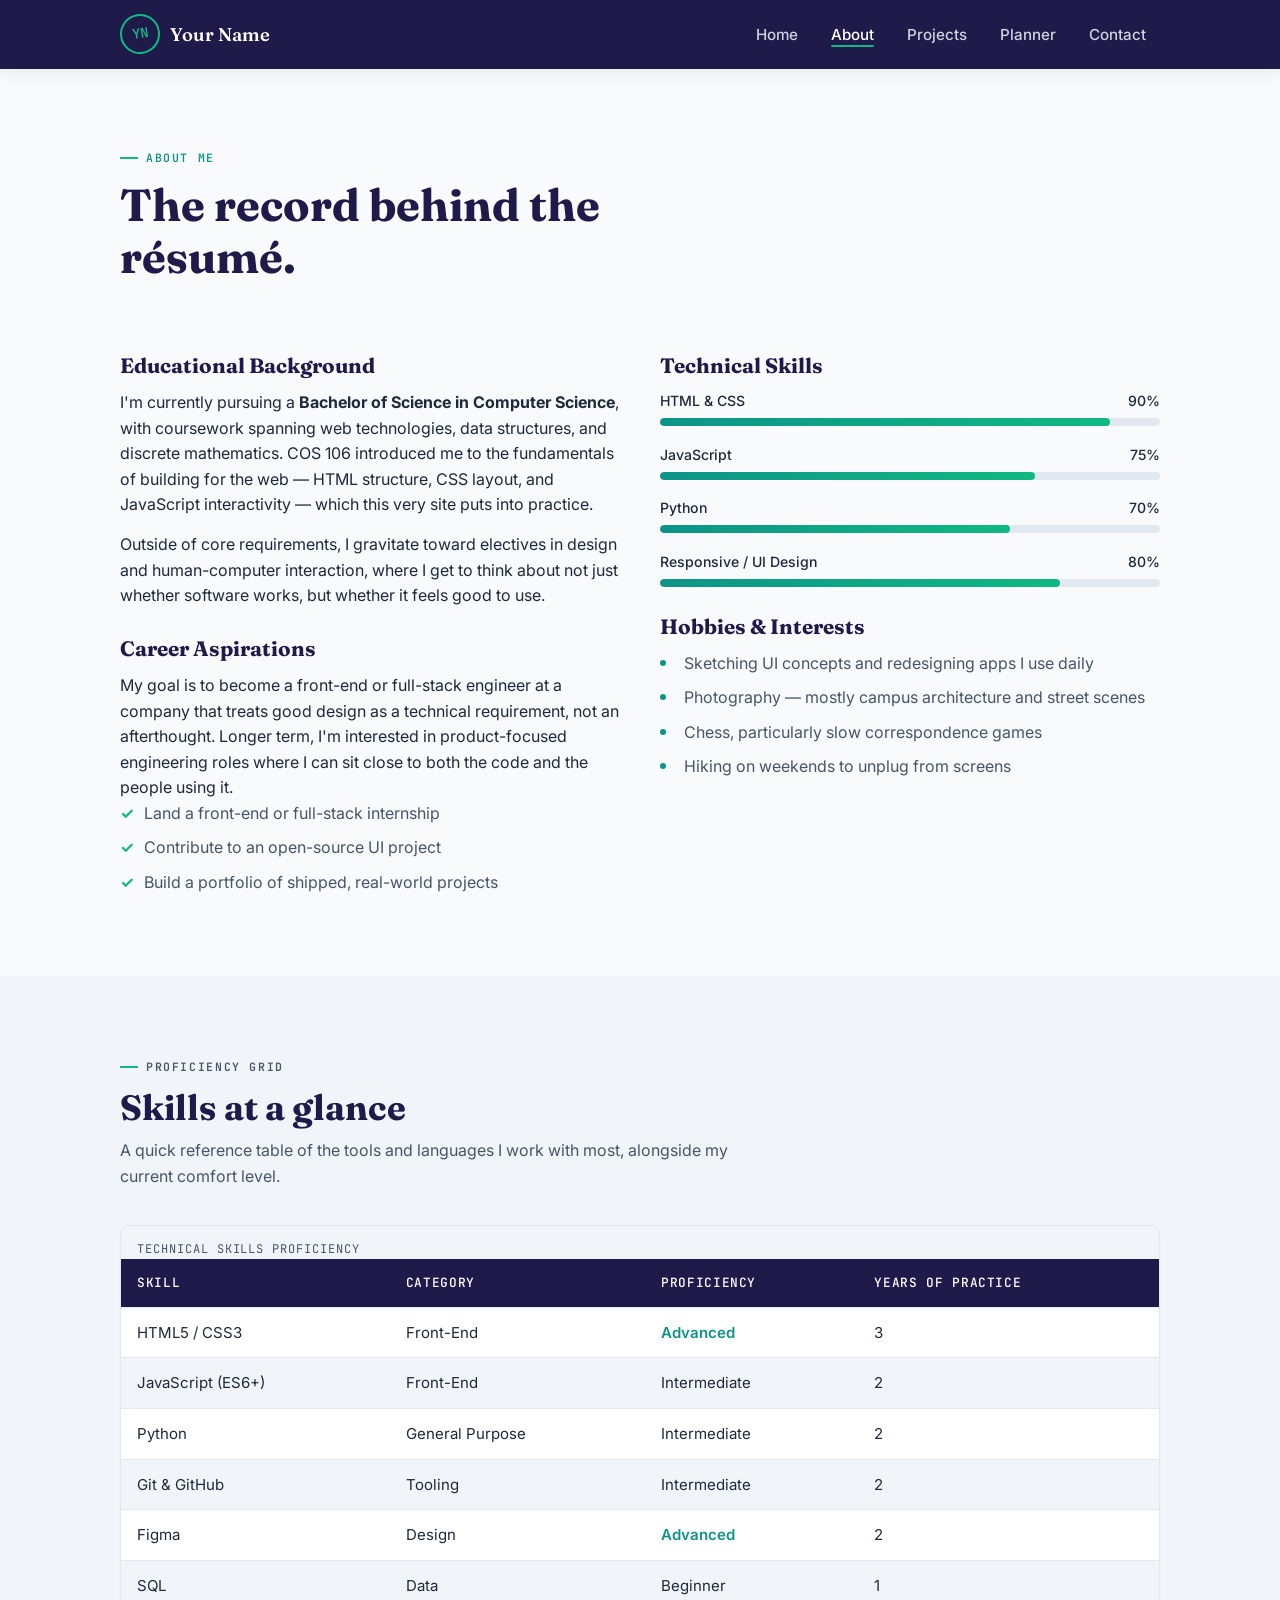
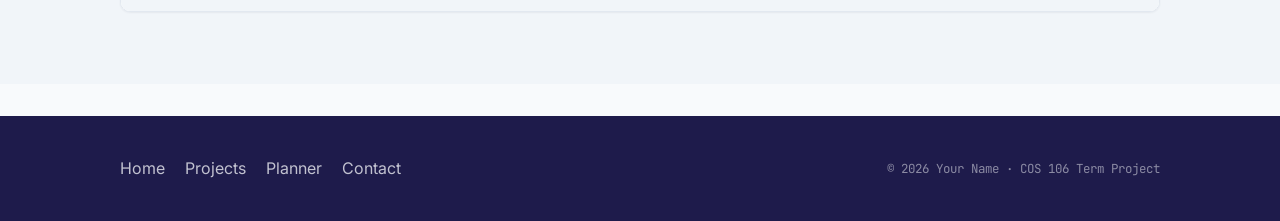
==== about.html @ 5befeaf7 "Create about.html" ====
<!DOCTYPE html>
<html lang="en">
<head>
<meta charset="UTF-8">
<meta name="viewport" content="width=device-width, initial-scale=1.0">
<title>About Me — Your Name</title>
<meta name="description" content="Educational background, career aspirations, technical skills, and hobbies.">
<link rel="stylesheet" href="style.css">
</head>
<body>
<a class="skip-link" href="#main">Skip to main content</a>

<header class="site-header">
  <nav class="nav container" aria-label="Primary">
    <a href="index.html" class="brand">
      <span class="brand-mark" aria-hidden="true">YN</span>
      Your Name
    </a>
    <button class="nav-toggle" aria-label="Toggle navigation menu" aria-expanded="false">☰</button>
    <ul class="nav-links">
      <li><a href="index.html">Home</a></li>
      <li><a href="about.html" class="active" aria-current="page">About</a></li>
      <li><a href="projects.html">Projects</a></li>
      <li><a href="planner.html">Planner</a></li>
      <li><a href="contact.html">Contact</a></li>
    </ul>
  </nav>
</header>

<main id="main">

  <section class="section" style="padding-bottom:0;">
    <div class="container">
      <p class="eyebrow">About Me</p>
      <h1 style="font-size:clamp(2rem,4vw,2.8rem);max-width:20ch;">The record behind the résumé.</h1>
    </div>
  </section>

  <section class="section">
    <div class="container">
      <div class="bio-block">

        <article>
          <h2 style="font-size:1.3rem;margin-bottom:0.75rem;">Educational Background</h2>
          <p>I'm currently pursuing a <strong>Bachelor of Science in Computer Science</strong>, with coursework spanning web technologies, data structures, and discrete mathematics. COS 106 introduced me to the fundamentals of building for the web — HTML structure, CSS layout, and JavaScript interactivity — which this very site puts into practice.</p>
          <p>Outside of core requirements, I gravitate toward electives in design and human-computer interaction, where I get to think about not just whether software works, but whether it feels good to use.</p>

          <h2 style="font-size:1.3rem;margin:1.75rem 0 0.75rem;">Career Aspirations</h2>
          <p>My goal is to become a front-end or full-stack engineer at a company that treats good design as a technical requirement, not an afterthought. Longer term, I'm interested in product-focused engineering roles where I can sit close to both the code and the people using it.</p>
          <ol class="check-list" aria-label="Career goals">
            <li>Land a front-end or full-stack internship</li>
            <li>Contribute to an open-source UI project</li>
            <li>Build a portfolio of shipped, real-world projects</li>
          </ol>
        </article>

        <article>
          <h2 style="font-size:1.3rem;margin-bottom:0.75rem;">Technical Skills</h2>
          <div class="skill-meter">
            <div class="meter-label"><span>HTML &amp; CSS</span><span>90%</span></div>
            <div class="meter-track"><div class="meter-fill" style="--pct:90%;"></div></div>
          </div>
          <div class="skill-meter">
            <div class="meter-label"><span>JavaScript</span><span>75%</span></div>
            <div class="meter-track"><div class="meter-fill" style="--pct:75%;"></div></div>
          </div>
          <div class="skill-meter">
            <div class="meter-label"><span>Python</span><span>70%</span></div>
            <div class="meter-track"><div class="meter-fill" style="--pct:70%;"></div></div>
          </div>
          <div class="skill-meter">
            <div class="meter-label"><span>Responsive / UI Design</span><span>80%</span></div>
            <div class="meter-track"><div class="meter-fill" style="--pct:80%;"></div></div>
          </div>

          <h2 style="font-size:1.3rem;margin:1.75rem 0 0.75rem;">Hobbies &amp; Interests</h2>
          <ul class="bullet-list">
            <li>Sketching UI concepts and redesigning apps I use daily</li>
            <li>Photography — mostly campus architecture and street scenes</li>
            <li>Chess, particularly slow correspondence games</li>
            <li>Hiking on weekends to unplug from screens</li>
          </ul>
        </article>

      </div>
    </div>
  </section>

  <section class="section section-alt">
    <div class="container">
      <div class="section-head">
        <p class="eyebrow">Proficiency Grid</p>
        <h2>Skills at a glance</h2>
        <p>A quick reference table of the tools and languages I work with most, alongside my current comfort level.</p>
      </div>
      <div class="table-wrap">
        <table>
          <caption>Technical skills proficiency</caption>
          <thead>
            <tr>
              <th scope="col">Skill</th>
              <th scope="col">Category</th>
              <th scope="col">Proficiency</th>
              <th scope="col">Years of Practice</th>
            </tr>
          </thead>
          <tbody>
            <tr><td>HTML5 / CSS3</td><td>Front-End</td><td class="grade-a">Advanced</td><td>3</td></tr>
            <tr><td>JavaScript (ES6+)</td><td>Front-End</td><td>Intermediate</td><td>2</td></tr>
            <tr><td>Python</td><td>General Purpose</td><td>Intermediate</td><td>2</td></tr>
            <tr><td>Git &amp; GitHub</td><td>Tooling</td><td>Intermediate</td><td>2</td></tr>
            <tr><td>Figma</td><td>Design</td><td class="grade-a">Advanced</td><td>2</td></tr>
            <tr><td>SQL</td><td>Data</td><td>Beginner</td><td>1</td></tr>
          </tbody>
        </table>
      </div>
    </div>
  </section>

</main>

<footer class="site-footer">
  <div class="container footer-inner">
    <nav class="footer-links" aria-label="Footer">
      <a href="index.html">Home</a>
      <a href="projects.html">Projects</a>
      <a href="planner.html">Planner</a>
      <a href="contact.html">Contact</a>
    </nav>
    <p class="footer-note">&copy; 2026 Your Name · COS 106 Term Project</p>
  </div>
</footer>

<script src="script.js"></script>
</body>
</html>
---- style.css ----
@import url('https://fonts.googleapis.com/css2?family=Fraunces:opsz,wght@9..144,400;9..144,500;9..144,600;9..144,700&family=Inter:wght@400;500;600;700&family=JetBrains+Mono:wght@400;500;600&display=swap');

:root {
  --indigo: #1E1B4B;
  --indigo-soft: #322c7a;
  --sage: #10B981;
  --teal: #0D9488;
  --paper: #F8FAFC;
  --panel: #F1F5F9;
  --ink: #1E293B;
  --ink-soft: #475569;
  --line: #E2E8F0;
  --white: #FFFFFF;

  --font-display: 'Fraunces', Georgia, serif;
  --font-body: 'Inter', -apple-system, BlinkMacSystemFont, 'Segoe UI', sans-serif;
  --font-mono: 'JetBrains Mono', 'Courier New', monospace;

  --radius: 10px;
  --radius-sm: 6px;
  --shadow-sm: 0 1px 2px rgba(30, 27, 75, 0.06);
  --shadow-md: 0 4px 16px rgba(30, 27, 75, 0.08);
  --shadow-lg: 0 12px 32px rgba(30, 27, 75, 0.14);
  --transition: 200ms cubic-bezier(0.4, 0, 0.2, 1);
  --max-width: 1120px;
}

/* ---------- Reset ---------- */
*, *::before, *::after { box-sizing: border-box; margin: 0; padding: 0; }
html { scroll-behavior: smooth; }
body {
  font-family: var(--font-body);
  color: var(--ink);
  background: var(--paper);
  line-height: 1.6;
  -webkit-font-smoothing: antialiased;
}
img { max-width: 100%; display: block; }
a { color: inherit; text-decoration: none; }
ul, ol { list-style: none; }
button, input, textarea, select { font: inherit; color: inherit; }
h1, h2, h3, h4 { font-family: var(--font-display); line-height: 1.15; color: var(--indigo); }

@media (prefers-reduced-motion: reduce) {
  *, *::before, *::after {
    animation-duration: 0.01ms !important;
    animation-iteration-count: 1 !important;
    transition-duration: 0.01ms !important;
    scroll-behavior: auto !important;
  }
}

:focus-visible {
  outline: 3px solid var(--sage);
  outline-offset: 2px;
  border-radius: 3px;
}

.container {
  max-width: var(--max-width);
  margin-inline: auto;
  padding-inline: clamp(1.25rem, 4vw, 2.5rem);
}

.visually-hidden {
  position: absolute; width: 1px; height: 1px; overflow: hidden;
  clip: rect(0,0,0,0); white-space: nowrap; border: 0; padding: 0; margin: -1px;
}

/* ---------- Eyebrow / course-code labels (signature motif) ----------
   Every section is tagged like a catalog entry, e.g. "BIO — 01",
   echoing a course-catalog / transcript aesthetic throughout the site. */
.eyebrow {
  display: inline-flex;
  align-items: center;
  gap: 0.5rem;
  font-family: var(--font-mono);
  font-size: 0.72rem;
  letter-spacing: 0.14em;
  text-transform: uppercase;
  color: var(--teal);
  font-weight: 600;
  margin-bottom: 0.75rem;
}
.eyebrow::before {
  content: "";
  width: 18px;
  height: 2px;
  background: var(--sage);
  display: inline-block;
}

/* ---------- Skip link ---------- */
.skip-link {
  position: absolute;
  left: -999px;
  top: 0;
  background: var(--sage);
  color: var(--white);
  padding: 0.75rem 1.25rem;
  z-index: 200;
  border-radius: 0 0 var(--radius-sm) 0;
}
.skip-link:focus { left: 0; }

/* ---------- Header / Nav ---------- */
.site-header {
  position: sticky;
  top: 0;
  z-index: 100;
  background: var(--indigo);
  box-shadow: var(--shadow-md);
}
.nav {
  display: flex;
  align-items: center;
  justify-content: space-between;
  padding-block: 0.9rem;
}
.brand {
  display: flex;
  align-items: center;
  gap: 0.65rem;
  font-family: var(--font-display);
  color: var(--white);
  font-size: 1.15rem;
  font-weight: 600;
}
.brand-mark {
  width: 40px;
  height: 40px;
  border-radius: 50%;
  border: 2px solid var(--sage);
  display: grid;
  place-items: center;
  font-family: var(--font-mono);
  font-size: 0.85rem;
  color: var(--sage);
  transform: rotate(-8deg);
  flex-shrink: 0;
}
.nav-toggle {
  display: none;
  background: none;
  border: 1px solid rgba(248,250,252,0.35);
  border-radius: var(--radius-sm);
  color: var(--white);
  width: 42px;
  height: 38px;
  cursor: pointer;
  font-size: 1.1rem;
}
.nav-links {
  display: flex;
  gap: 0.25rem;
  align-items: center;
}
.nav-links a {
  color: rgba(248,250,252,0.82);
  font-weight: 500;
  font-size: 0.95rem;
  padding: 0.5rem 0.9rem;
  border-radius: var(--radius-sm);
  position: relative;
  transition: color var(--transition), background var(--transition);
}
.nav-links a:hover,
.nav-links a:focus-visible {
  color: var(--white);
  background: rgba(16, 185, 129, 0.16);
}
.nav-links a.active {
  color: var(--white);
}
.nav-links a.active::after {
  content: "";
  position: absolute;
  left: 0.9rem;
  right: 0.9rem;
  bottom: 0.28rem;
  height: 2px;
  background: var(--sage);
  border-radius: 2px;
}

/* ---------- Buttons ---------- */
.btn {
  display: inline-flex;
  align-items: center;
  gap: 0.5rem;
  font-weight: 600;
  font-size: 0.95rem;
  padding: 0.75rem 1.5rem;
  border-radius: var(--radius-sm);
  border: 2px solid transparent;
  cursor: pointer;
  transition: transform var(--transition), box-shadow var(--transition), background var(--transition), color var(--transition);
}
.btn:hover { transform: translateY(-2px); }
.btn:active { transform: translateY(0); }
.btn-primary {
  background: var(--sage);
  color: var(--white);
  box-shadow: var(--shadow-sm);
}
.btn-primary:hover { background: var(--teal); box-shadow: var(--shadow-md); }
.btn-outline {
  background: transparent;
  border-color: rgba(248,250,252,0.55);
  color: var(--white);
}
.btn-outline:hover { border-color: var(--sage); color: var(--sage); }
.btn-ghost {
  background: var(--panel);
  color: var(--indigo);
  border-color: var(--line);
}
.btn-ghost:hover { border-color: var(--sage); color: var(--teal); }
.btn-danger {
  background: transparent;
  border-color: #FCA5A5;
  color: #B91C1C;
  padding: 0.45rem 0.85rem;
  font-size: 0.85rem;
}
.btn-danger:hover { background: #FEF2F2; }

/* ---------- Hero ---------- */
.hero {
  background: linear-gradient(165deg, var(--indigo) 0%, #241f5e 55%, var(--indigo) 100%);
  color: var(--paper);
  position: relative;
  overflow: hidden;
}
.hero::before {
  content: "";
  position: absolute;
  inset: 0;
  background-image:
    linear-gradient(rgba(248,250,252,0.045) 1px, transparent 1px),
    linear-gradient(90deg, rgba(248,250,252,0.045) 1px, transparent 1px);
  background-size: 42px 42px;
  pointer-events: none;
}
.hero-inner {
  position: relative;
  display: grid;
  grid-template-columns: 1.15fr 0.85fr;
  gap: clamp(2rem, 5vw, 4rem);
  align-items: center;
  padding-block: clamp(3rem, 7vw, 5.5rem);
}
.hero .eyebrow { color: var(--sage); }
.hero-title {
  font-size: clamp(2.3rem, 5vw, 3.6rem);
  color: var(--white);
  font-weight: 600;
  margin-bottom: 1rem;
}
.hero-title em { color: var(--sage); font-style: normal; }
.hero-lede {
  font-size: 1.08rem;
  color: rgba(248,250,252,0.82);
  max-width: 46ch;
  margin-bottom: 1.75rem;
}
.hero-actions { display: flex; gap: 0.85rem; flex-wrap: wrap; }

.hero-portrait {
  justify-self: center;
  display: flex;
  flex-direction: column;
  align-items: center;
  gap: 0.9rem;
  animation: fade-up 700ms var(--transition) both;
}
.portrait-frame {
  width: min(280px, 70vw);
  aspect-ratio: 4 / 5;
  border-radius: var(--radius);
  background: var(--panel);
  border: 3px solid rgba(16,185,129,0.5);
  display: grid;
  place-items: center;
  color: var(--ink-soft);
  text-align: center;
  gap: 0.5rem;
  box-shadow: var(--shadow-lg);
  padding: 1rem;
}
.portrait-frame svg { width: 46%; opacity: 0.55; }
.portrait-caption {
  font-family: var(--font-mono);
  font-size: 0.75rem;
  letter-spacing: 0.08em;
  color: rgba(248,250,252,0.65);
  text-transform: uppercase;
}

@keyframes fade-up {
  from { opacity: 0; transform: translateY(14px); }
  to { opacity: 1; transform: translateY(0); }
}
.fade-in {
  animation: fade-up 600ms var(--transition) both;
}

/* ---------- Sections / cards ---------- */
main { display: block; }
.section {
  padding-block: clamp(3rem, 6vw, 4.5rem);
}
.section-alt { background: var(--panel); }
.section-head {
  max-width: 62ch;
  margin-bottom: 2.25rem;
}
.section-head h2 { font-size: clamp(1.6rem, 3vw, 2.2rem); }
.section-head p { color: var(--ink-soft); margin-top: 0.6rem; }

.card {
  background: var(--white);
  border: 1px solid var(--line);
  border-radius: var(--radius);
  box-shadow: var(--shadow-sm);
  transition: transform var(--transition), box-shadow var(--transition), border-color var(--transition);
}
.card:hover {
  transform: translateY(-4px);
  box-shadow: var(--shadow-md);
  border-color: rgba(16,185,129,0.4);
}

/* ---------- Grid utilities ---------- */
.grid { display: grid; gap: 1.5rem; }
.grid-2 { grid-template-columns: repeat(2, 1fr); }
.grid-3 { grid-template-columns: repeat(3, 1fr); }
.grid-4 { grid-template-columns: repeat(4, 1fr); }

/* ---------- Bio / About blocks ---------- */
.bio-block { display: grid; grid-template-columns: 1fr 1fr; gap: 2.5rem; align-items: start; }
.bio-block p + p { margin-top: 0.9rem; }
.tag-list { display: flex; flex-wrap: wrap; gap: 0.5rem; margin-top: 1rem; }
.tag {
  font-family: var(--font-mono);
  font-size: 0.78rem;
  padding: 0.35rem 0.7rem;
  background: var(--panel);
  border: 1px solid var(--line);
  border-radius: 999px;
  color: var(--indigo);
}
.check-list li, .bullet-list li {
  position: relative;
  padding-left: 1.5rem;
  margin-bottom: 0.55rem;
  color: var(--ink-soft);
}
.check-list li::before {
  content: "✓";
  position: absolute;
  left: 0;
  color: var(--sage);
  font-weight: 700;
}
.bullet-list li::before {
  content: "";
  position: absolute;
  left: 0;
  top: 0.55em;
  width: 6px;
  height: 6px;
  background: var(--teal);
  border-radius: 50%;
}

.skill-meter { margin-bottom: 1.1rem; }
.skill-meter .meter-label {
  display: flex;
  justify-content: space-between;
  font-size: 0.88rem;
  margin-bottom: 0.35rem;
  font-weight: 500;
}
.meter-track {
  height: 8px;
  border-radius: 999px;
  background: var(--line);
  overflow: hidden;
}
.meter-fill {
  height: 100%;
  background: linear-gradient(90deg, var(--teal), var(--sage));
  border-radius: 999px;
  width: 0;
  animation: fill-meter 1000ms var(--transition) forwards;
  animation-delay: 200ms;
}
@keyframes fill-meter { to { width: var(--pct); } }

/* ---------- Media placeholder (video/audio) ---------- */
.media-placeholder {
  background: var(--indigo);
  border-radius: var(--radius);
  color: var(--paper);
  display: grid;
  place-items: center;
  aspect-ratio: 16/9;
  position: relative;
  overflow: hidden;
}
.media-placeholder::before {
  content: "";
  position: absolute; inset: 0;
  background: radial-gradient(circle at 30% 20%, rgba(16,185,129,0.25), transparent 60%);
}
.media-placeholder .play-btn {
  position: relative;
  width: 64px; height: 64px;
  border-radius: 50%;
  background: var(--sage);
  display: grid; place-items: center;
  box-shadow: var(--shadow-lg);
  transition: transform var(--transition);
}
.media-placeholder:hover .play-btn { transform: scale(1.08); }
video, audio { width: 100%; border-radius: var(--radius); }

/* ---------- Table (schedule / grades / skills) ---------- */
.table-wrap {
  overflow-x: auto;
  border-radius: var(--radius);
  border: 1px solid var(--line);
  box-shadow: var(--shadow-sm);
}
table {
  width: 100%;
  border-collapse: collapse;
  background: var(--white);
  min-width: 560px;
}
caption {
  text-align: left;
  font-family: var(--font-mono);
  font-size: 0.75rem;
  letter-spacing: 0.08em;
  text-transform: uppercase;
  color: var(--ink-soft);
  padding: 0.85rem 1rem 0;
}
thead th {
  background: var(--indigo);
  color: var(--white);
  font-family: var(--font-mono);
  font-weight: 500;
  font-size: 0.8rem;
  letter-spacing: 0.05em;
  text-transform: uppercase;
  text-align: left;
  padding: 0.85rem 1rem;
}
tbody td {
  padding: 0.8rem 1rem;
  border-top: 1px solid var(--line);
  font-size: 0.94rem;
}
tbody tr:nth-child(even) { background: var(--panel); }
tbody tr:hover { background: rgba(16,185,129,0.08); }
.grade-a { color: var(--teal); font-weight: 600; }

/* ---------- Projects ---------- */
.project-card { overflow: hidden; display: flex; flex-direction: column; }
.project-thumb {
  aspect-ratio: 16/10;
  background: linear-gradient(135deg, var(--indigo), var(--indigo-soft));
  display: grid;
  place-items: center;
  color: rgba(248,250,252,0.7);
}
.project-thumb svg { width: 34%; opacity: 0.7; }
.project-body { padding: 1.5rem; display: flex; flex-direction: column; gap: 0.75rem; flex: 1; }
.project-body h3 { font-size: 1.15rem; }
.project-body p { color: var(--ink-soft); font-size: 0.95rem; flex: 1; }
.project-tags { display: flex; flex-wrap: wrap; gap: 0.4rem; }
.project-link {
  color: var(--teal);
  font-weight: 600;
  font-size: 0.92rem;
  display: inline-flex;
  align-items: center;
  gap: 0.35rem;
  transition: gap var(--transition), color var(--transition);
}
.project-link:hover { gap: 0.55rem; color: var(--sage); }

/* ---------- Planner ---------- */
.planner-panel {
  background: var(--white);
  border: 1px solid var(--line);
  border-radius: var(--radius);
  box-shadow: var(--shadow-md);
  padding: clamp(1.25rem, 3vw, 2rem);
}
.planner-form {
  display: grid;
  grid-template-columns: 1.6fr 1fr 1fr auto;
  gap: 0.75rem;
  margin-bottom: 1.5rem;
}
.field { display: flex; flex-direction: column; gap: 0.35rem; }
.field label {
  font-size: 0.78rem;
  font-weight: 600;
  color: var(--ink-soft);
  text-transform: uppercase;
  letter-spacing: 0.04em;
}
input, textarea, select {
  background: var(--panel);
  border: 1.5px solid var(--line);
  border-radius: var(--radius-sm);
  padding: 0.65rem 0.85rem;
  font-size: 0.95rem;
  transition: border-color var(--transition), background var(--transition);
}
input:focus, textarea:focus, select:focus {
  border-color: var(--sage);
  background: var(--white);
  outline: none;
}
.planner-stats {
  display: flex;
  gap: 1.5rem;
  flex-wrap: wrap;
  margin-bottom: 1.25rem;
  padding-bottom: 1.25rem;
  border-bottom: 1px dashed var(--line);
  font-family: var(--font-mono);
  font-size: 0.85rem;
  color: var(--ink-soft);
}
.planner-stats strong { color: var(--indigo); font-size: 1.1rem; display: block; font-family: var(--font-body); }
.planner-filters { display: flex; gap: 0.5rem; margin-bottom: 1rem; }
.filter-btn {
  font-size: 0.82rem;
  font-weight: 600;
  padding: 0.4rem 0.9rem;
  border-radius: 999px;
  border: 1.5px solid var(--line);
  background: var(--white);
  cursor: pointer;
  color: var(--ink-soft);
  transition: all var(--transition);
}
.filter-btn.active, .filter-btn:hover { border-color: var(--sage); color: var(--teal); background: rgba(16,185,129,0.08); }

#task-list { display: flex; flex-direction: column; gap: 0.6rem; }
.task-item {
  display: flex;
  align-items: center;
  gap: 0.85rem;
  padding: 0.85rem 1rem;
  background: var(--panel);
  border: 1px solid var(--line);
  border-radius: var(--radius-sm);
  animation: fade-up 350ms var(--transition) both;
}
.task-check {
  width: 22px; height: 22px;
  border-radius: 50%;
  border: 2px solid var(--sage);
  background: transparent;
  cursor: pointer;
  flex-shrink: 0;
  display: grid;
  place-items: center;
  color: transparent;
  font-size: 0.8rem;
  transition: all var(--transition);
}
.task-check:hover { background: rgba(16,185,129,0.15); }
.task-item.completed .task-check { background: var(--sage); color: var(--white); }
.task-main { flex: 1; min-width: 0; }
.task-title { font-weight: 500; }
.task-item.completed .task-title { text-decoration: line-through; color: var(--ink-soft); }
.task-meta { font-family: var(--font-mono); font-size: 0.75rem; color: var(--ink-soft); margin-top: 0.15rem; }
.task-priority {
  font-size: 0.7rem;
  font-family: var(--font-mono);
  padding: 0.2rem 0.55rem;
  border-radius: 999px;
  text-transform: uppercase;
  flex-shrink: 0;
}
.priority-high { background: #FEF2F2; color: #B91C1C; }
.priority-medium { background: #FFFBEB; color: #B45309; }
.priority-low { background: #ECFDF5; color: var(--teal); }
.task-delete {
  background: none;
  border: none;
  color: var(--ink-soft);
  cursor: pointer;
  font-size: 1.1rem;
  padding: 0.3rem;
  border-radius: 4px;
  flex-shrink: 0;
  transition: color var(--transition), background var(--transition);
}
.task-delete:hover { color: #B91C1C; background: #FEF2F2; }
.empty-state {
  text-align: center;
  padding: 2.5rem 1rem;
  color: var(--ink-soft);
}
.empty-state svg { width: 48px; margin: 0 auto 0.75rem; opacity: 0.4; }

/* ---------- Contact ---------- */
.contact-layout { display: grid; grid-template-columns: 1fr 1.3fr; gap: 2.5rem; }
.contact-form { display: flex; flex-direction: column; gap: 1.1rem; }
.form-row { display: flex; flex-direction: column; gap: 0.4rem; }
.form-row label { font-size: 0.85rem; font-weight: 600; }
.required-mark { color: var(--teal); }
.error-text {
  font-size: 0.8rem;
  color: #B91C1C;
  min-height: 1.1em;
}
input.invalid, textarea.invalid { border-color: #FCA5A5; background: #FEF2F2; }
.form-status {
  padding: 0.9rem 1.1rem;
  border-radius: var(--radius-sm);
  font-size: 0.9rem;
  font-weight: 500;
  display: none;
}
.form-status.show { display: block; animation: fade-up 300ms var(--transition) both; }
.form-status.success { background: #ECFDF5; color: #047857; border: 1px solid #A7F3D0; }
.form-status.error { background: #FEF2F2; color: #B91C1C; border: 1px solid #FCA5A5; }
.contact-info-list { display: flex; flex-direction: column; gap: 1.25rem; }
.contact-info-item { display: flex; gap: 0.9rem; align-items: flex-start; }
.contact-info-icon {
  width: 40px; height: 40px;
  border-radius: 50%;
  background: var(--indigo);
  color: var(--sage);
  display: grid; place-items: center;
  flex-shrink: 0;
}

/* ---------- Footer ---------- */
.site-footer {
  background: var(--indigo);
  color: rgba(248,250,252,0.75);
  padding-block: 2.5rem;
  margin-top: 2rem;
}
.footer-inner {
  display: flex;
  justify-content: space-between;
  align-items: center;
  flex-wrap: wrap;
  gap: 1rem;
}
.footer-links { display: flex; gap: 1.25rem; }
.footer-links a:hover { color: var(--sage); }
.footer-note { font-family: var(--font-mono); font-size: 0.78rem; color: rgba(248,250,252,0.5); }

/* ---------- Responsive ---------- */
@media (max-width: 900px) {
  .bio-block { grid-template-columns: 1fr; }
  .contact-layout { grid-template-columns: 1fr; }
  .hero-inner { grid-template-columns: 1fr; text-align: left; }
  .hero-portrait { justify-self: start; }
  .grid-4 { grid-template-columns: repeat(2, 1fr); }
  .grid-3 { grid-template-columns: repeat(2, 1fr); }
}

@media (max-width: 700px) {
  .nav-toggle { display: block; }
  .nav-links {
    position: absolute;
    top: 100%;
    left: 0;
    right: 0;
    background: var(--indigo);
    flex-direction: column;
    align-items: stretch;
    padding: 0.5rem 1.25rem 1rem;
    display: none;
    box-shadow: var(--shadow-md);
  }
  .nav-links.open { display: flex; }
  .nav-links a { padding: 0.75rem 0.5rem; }
  .planner-form { grid-template-columns: 1fr; }
  .grid-2, .grid-3, .grid-4 { grid-template-columns: 1fr; }
  .planner-stats { gap: 1rem; }
}

@media (max-width: 480px) {
  .hero-actions { flex-direction: column; }
  .btn { width: 100%; justify-content: center; }
}
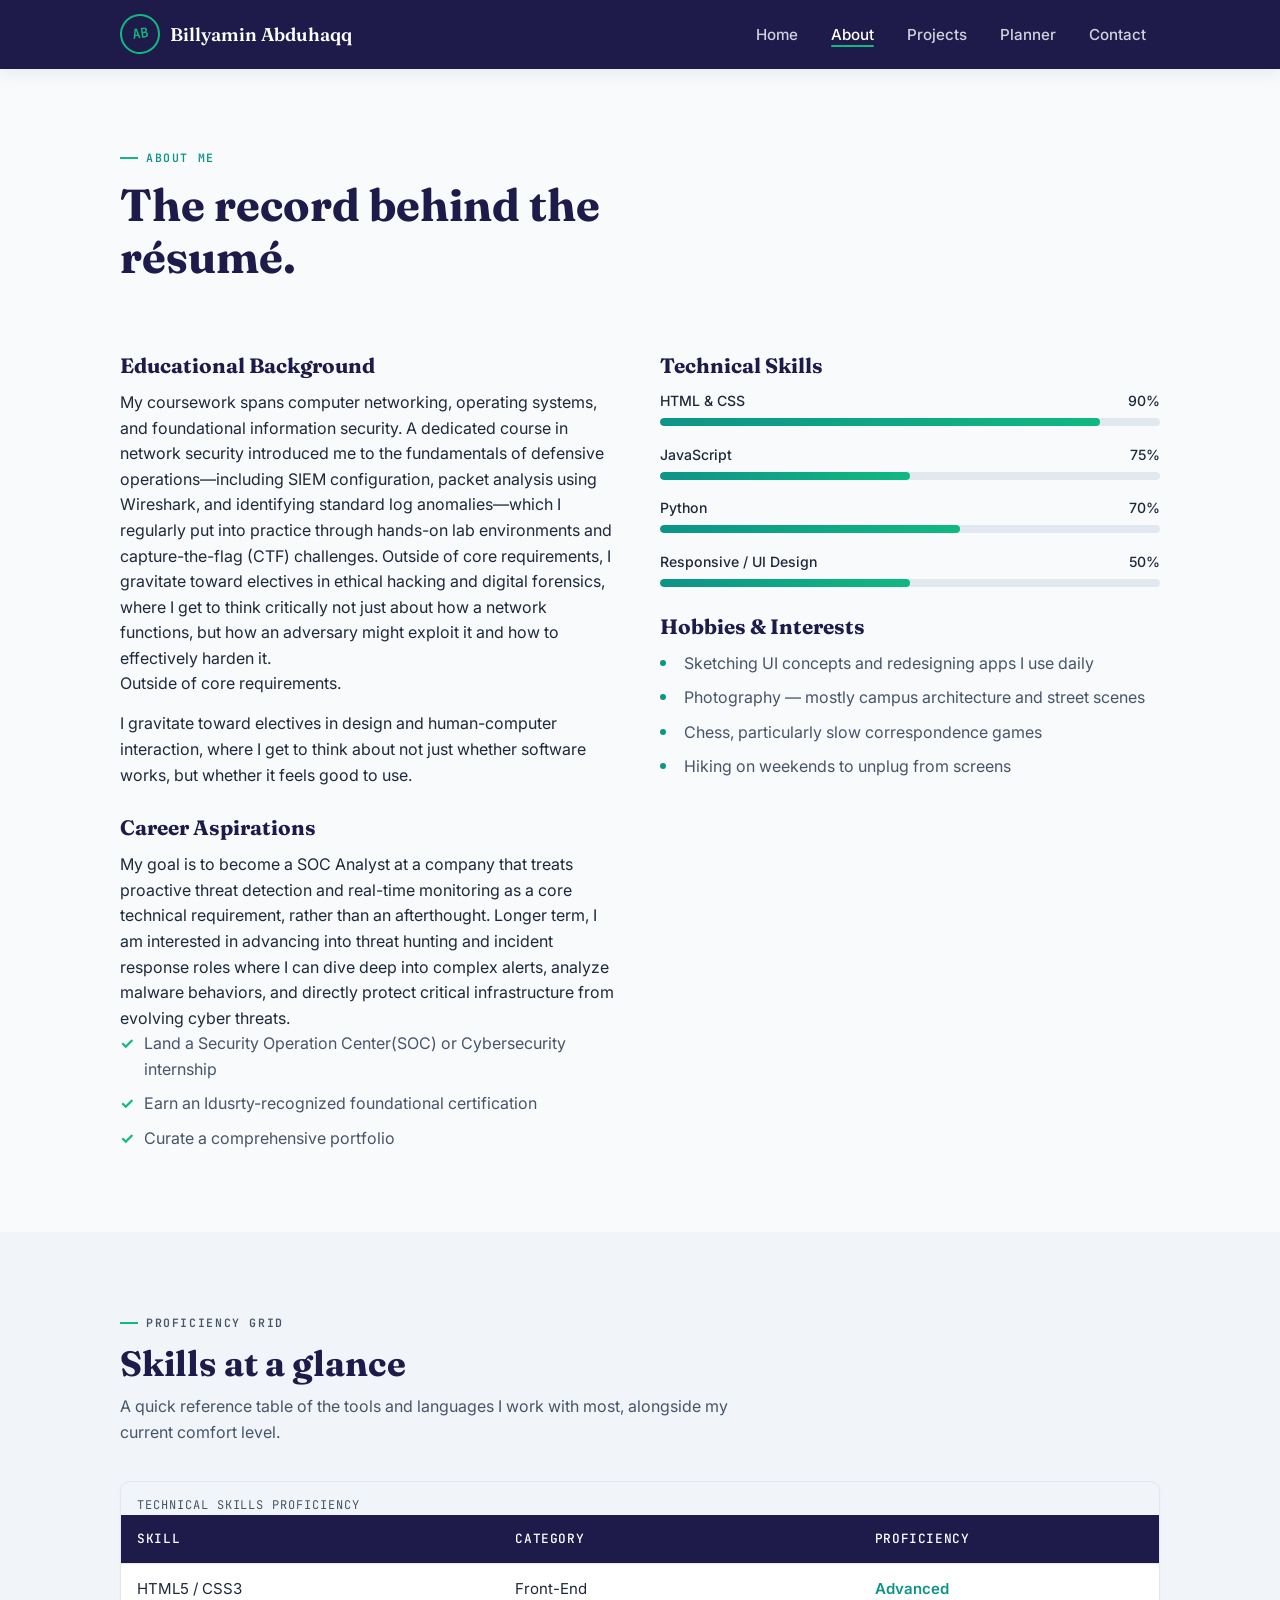
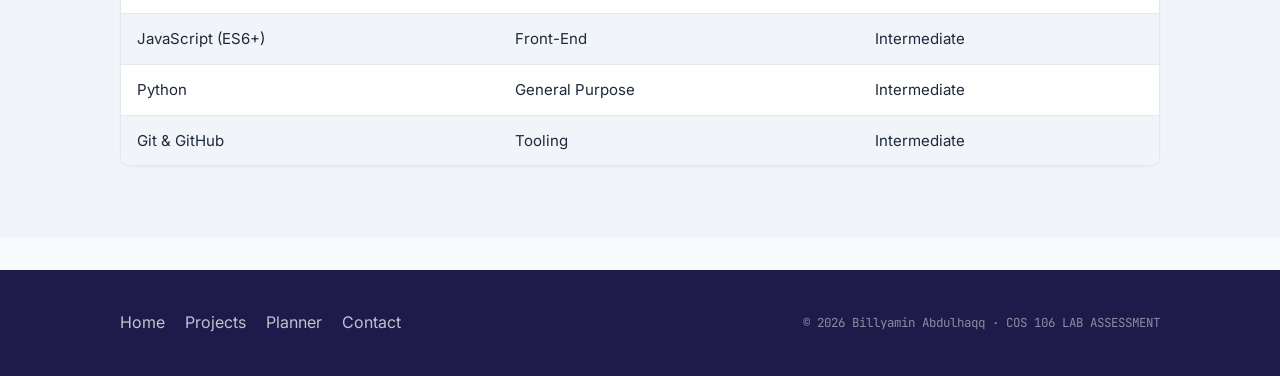
==== commit 7c6c0445: "Update about.html" ====
--- a/about.html
+++ b/about.html
@@ -3,7 +3,7 @@
 <head>
 <meta charset="UTF-8">
 <meta name="viewport" content="width=device-width, initial-scale=1.0">
-<title>About Me — Your Name</title>
+<title>About Me — Billyamin Abdulhaqq</title>
 <meta name="description" content="Educational background, career aspirations, technical skills, and hobbies.">
 <link rel="stylesheet" href="style.css">
 </head>
@@ -13,8 +13,8 @@
 <header class="site-header">
   <nav class="nav container" aria-label="Primary">
     <a href="index.html" class="brand">
-      <span class="brand-mark" aria-hidden="true">YN</span>
-      Your Name
+      <span class="brand-mark" aria-hidden="true">AB</span>
+      Billyamin Abduhaqq
     </a>
     <button class="nav-toggle" aria-label="Toggle navigation menu" aria-expanded="false">☰</button>
     <ul class="nav-links">
@@ -42,15 +42,15 @@
 
         <article>
           <h2 style="font-size:1.3rem;margin-bottom:0.75rem;">Educational Background</h2>
-          <p>I'm currently pursuing a <strong>Bachelor of Science in Computer Science</strong>, with coursework spanning web technologies, data structures, and discrete mathematics. COS 106 introduced me to the fundamentals of building for the web — HTML structure, CSS layout, and JavaScript interactivity — which this very site puts into practice.</p>
-          <p>Outside of core requirements, I gravitate toward electives in design and human-computer interaction, where I get to think about not just whether software works, but whether it feels good to use.</p>
+          <p> My coursework spans computer networking, operating systems, and foundational information security. A dedicated course in network security introduced me to the fundamentals of defensive operations—including SIEM configuration, packet analysis using Wireshark, and identifying standard log anomalies—which I regularly put into practice through hands-on lab environments and capture-the-flag (CTF) challenges. Outside of core requirements, I gravitate toward electives in ethical hacking and digital forensics, where I get to think critically not just about how a network functions, but how an adversary might exploit it and how to effectively harden it.
+          </p>Outside of core requirements. <p>I gravitate toward electives in design and human-computer interaction, where I get to think about not just whether software works, but whether it feels good to use.</p>
 
           <h2 style="font-size:1.3rem;margin:1.75rem 0 0.75rem;">Career Aspirations</h2>
-          <p>My goal is to become a front-end or full-stack engineer at a company that treats good design as a technical requirement, not an afterthought. Longer term, I'm interested in product-focused engineering roles where I can sit close to both the code and the people using it.</p>
+          <p>My goal is to become a SOC Analyst at a company that treats proactive threat detection and real-time monitoring as a core technical requirement, rather than an afterthought. Longer term, I am interested in advancing into threat hunting and incident response roles where I can dive deep into complex alerts, analyze malware behaviors, and directly protect critical infrastructure from evolving cyber threats.</p>
           <ol class="check-list" aria-label="Career goals">
-            <li>Land a front-end or full-stack internship</li>
-            <li>Contribute to an open-source UI project</li>
-            <li>Build a portfolio of shipped, real-world projects</li>
+            <li>Land a Security Operation Center(SOC) or Cybersecurity internship</li>
+            <li>Earn an Idusrty-recognized foundational certification</li>
+            <li>Curate a comprehensive portfolio</li>
           </ol>
         </article>
 
@@ -58,19 +58,19 @@
           <h2 style="font-size:1.3rem;margin-bottom:0.75rem;">Technical Skills</h2>
           <div class="skill-meter">
             <div class="meter-label"><span>HTML &amp; CSS</span><span>90%</span></div>
-            <div class="meter-track"><div class="meter-fill" style="--pct:90%;"></div></div>
+            <div class="meter-track"><div class="meter-fill" style="--pct:88%;"></div></div>
           </div>
           <div class="skill-meter">
             <div class="meter-label"><span>JavaScript</span><span>75%</span></div>
-            <div class="meter-track"><div class="meter-fill" style="--pct:75%;"></div></div>
+            <div class="meter-track"><div class="meter-fill" style="--pct:50%;"></div></div>
           </div>
           <div class="skill-meter">
             <div class="meter-label"><span>Python</span><span>70%</span></div>
-            <div class="meter-track"><div class="meter-fill" style="--pct:70%;"></div></div>
+            <div class="meter-track"><div class="meter-fill" style="--pct:60%;"></div></div>
           </div>
           <div class="skill-meter">
-            <div class="meter-label"><span>Responsive / UI Design</span><span>80%</span></div>
-            <div class="meter-track"><div class="meter-fill" style="--pct:80%;"></div></div>
+            <div class="meter-label"><span>Responsive / UI Design</span><span>50%</span></div>
+            <div class="meter-track"><div class="meter-fill" style="--pct:50%;"></div></div>
           </div>
 
           <h2 style="font-size:1.3rem;margin:1.75rem 0 0.75rem;">Hobbies &amp; Interests</h2>
@@ -101,16 +101,13 @@
               <th scope="col">Skill</th>
               <th scope="col">Category</th>
               <th scope="col">Proficiency</th>
-              <th scope="col">Years of Practice</th>
             </tr>
           </thead>
           <tbody>
-            <tr><td>HTML5 / CSS3</td><td>Front-End</td><td class="grade-a">Advanced</td><td>3</td></tr>
-            <tr><td>JavaScript (ES6+)</td><td>Front-End</td><td>Intermediate</td><td>2</td></tr>
-            <tr><td>Python</td><td>General Purpose</td><td>Intermediate</td><td>2</td></tr>
-            <tr><td>Git &amp; GitHub</td><td>Tooling</td><td>Intermediate</td><td>2</td></tr>
-            <tr><td>Figma</td><td>Design</td><td class="grade-a">Advanced</td><td>2</td></tr>
-            <tr><td>SQL</td><td>Data</td><td>Beginner</td><td>1</td></tr>
+            <tr><td>HTML5 / CSS3</td><td>Front-End</td><td class="grade-a">Advanced</td></tr>
+            <tr><td>JavaScript (ES6+)</td><td>Front-End</td><td>Intermediate</td></tr>
+            <tr><td>Python</td><td>General Purpose</td><td>Intermediate</td></tr>
+            <tr><td>Git &amp; GitHub</td><td>Tooling</td><td>Intermediate</td></tr>
           </tbody>
         </table>
       </div>
@@ -127,7 +124,7 @@
       <a href="planner.html">Planner</a>
       <a href="contact.html">Contact</a>
     </nav>
-    <p class="footer-note">&copy; 2026 Your Name · COS 106 Term Project</p>
+    <p class="footer-note">&copy; 2026 Billyamin Abdulhaqq · COS 106 LAB ASSESSMENT</p>
   </div>
 </footer>
 
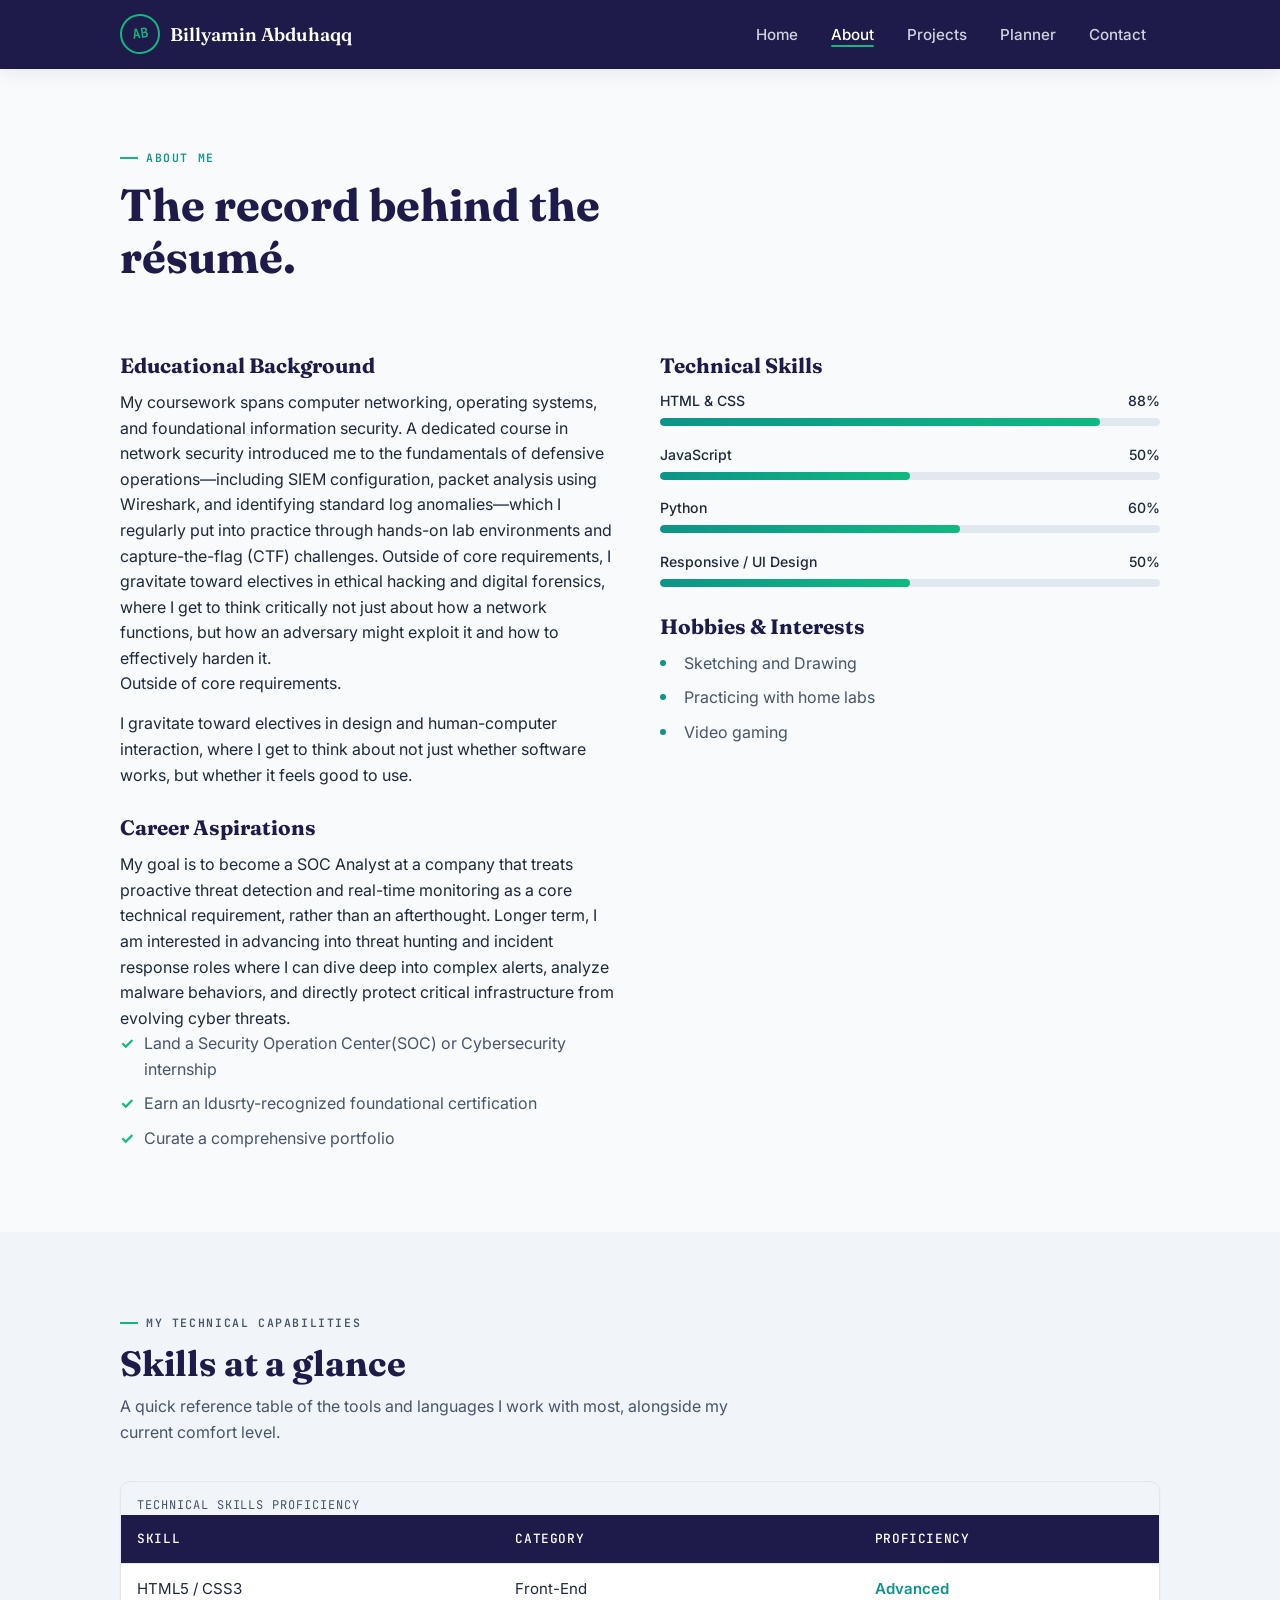
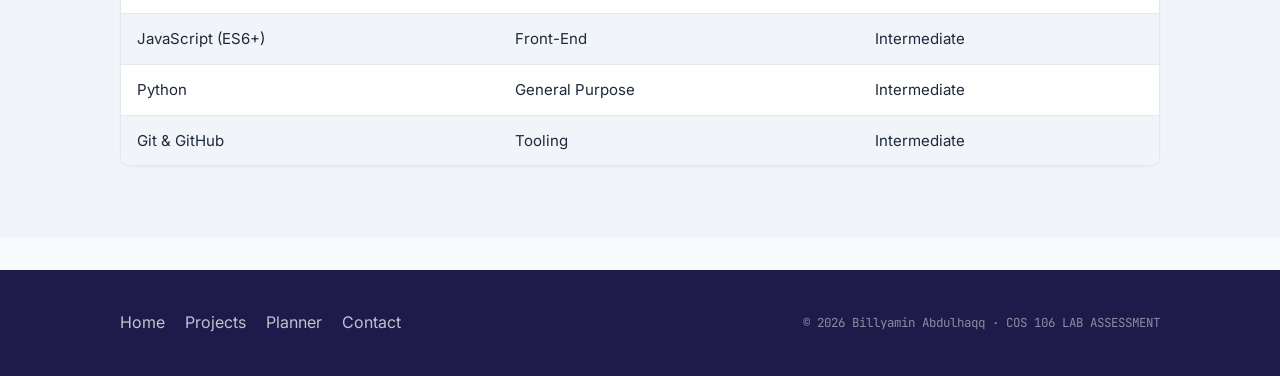
==== commit 3d67f117: "Update about.html" ====
--- a/about.html
+++ b/about.html
@@ -57,15 +57,15 @@
         <article>
           <h2 style="font-size:1.3rem;margin-bottom:0.75rem;">Technical Skills</h2>
           <div class="skill-meter">
-            <div class="meter-label"><span>HTML &amp; CSS</span><span>90%</span></div>
+            <div class="meter-label"><span>HTML &amp; CSS</span><span>88%</span></div>
             <div class="meter-track"><div class="meter-fill" style="--pct:88%;"></div></div>
           </div>
           <div class="skill-meter">
-            <div class="meter-label"><span>JavaScript</span><span>75%</span></div>
+            <div class="meter-label"><span>JavaScript</span><span>50%</span></div>
             <div class="meter-track"><div class="meter-fill" style="--pct:50%;"></div></div>
           </div>
           <div class="skill-meter">
-            <div class="meter-label"><span>Python</span><span>70%</span></div>
+            <div class="meter-label"><span>Python</span><span>60%</span></div>
             <div class="meter-track"><div class="meter-fill" style="--pct:60%;"></div></div>
           </div>
           <div class="skill-meter">
@@ -75,10 +75,9 @@
 
           <h2 style="font-size:1.3rem;margin:1.75rem 0 0.75rem;">Hobbies &amp; Interests</h2>
           <ul class="bullet-list">
-            <li>Sketching UI concepts and redesigning apps I use daily</li>
-            <li>Photography — mostly campus architecture and street scenes</li>
-            <li>Chess, particularly slow correspondence games</li>
-            <li>Hiking on weekends to unplug from screens</li>
+            <li>Sketching and Drawing</li>
+            <li>Practicing with home labs </li>
+            <li>Video gaming</li>
           </ul>
         </article>
 
@@ -89,7 +88,7 @@
   <section class="section section-alt">
     <div class="container">
       <div class="section-head">
-        <p class="eyebrow">Proficiency Grid</p>
+        <p class="eyebrow">My Technical Capabilities</p>
         <h2>Skills at a glance</h2>
         <p>A quick reference table of the tools and languages I work with most, alongside my current comfort level.</p>
       </div>
